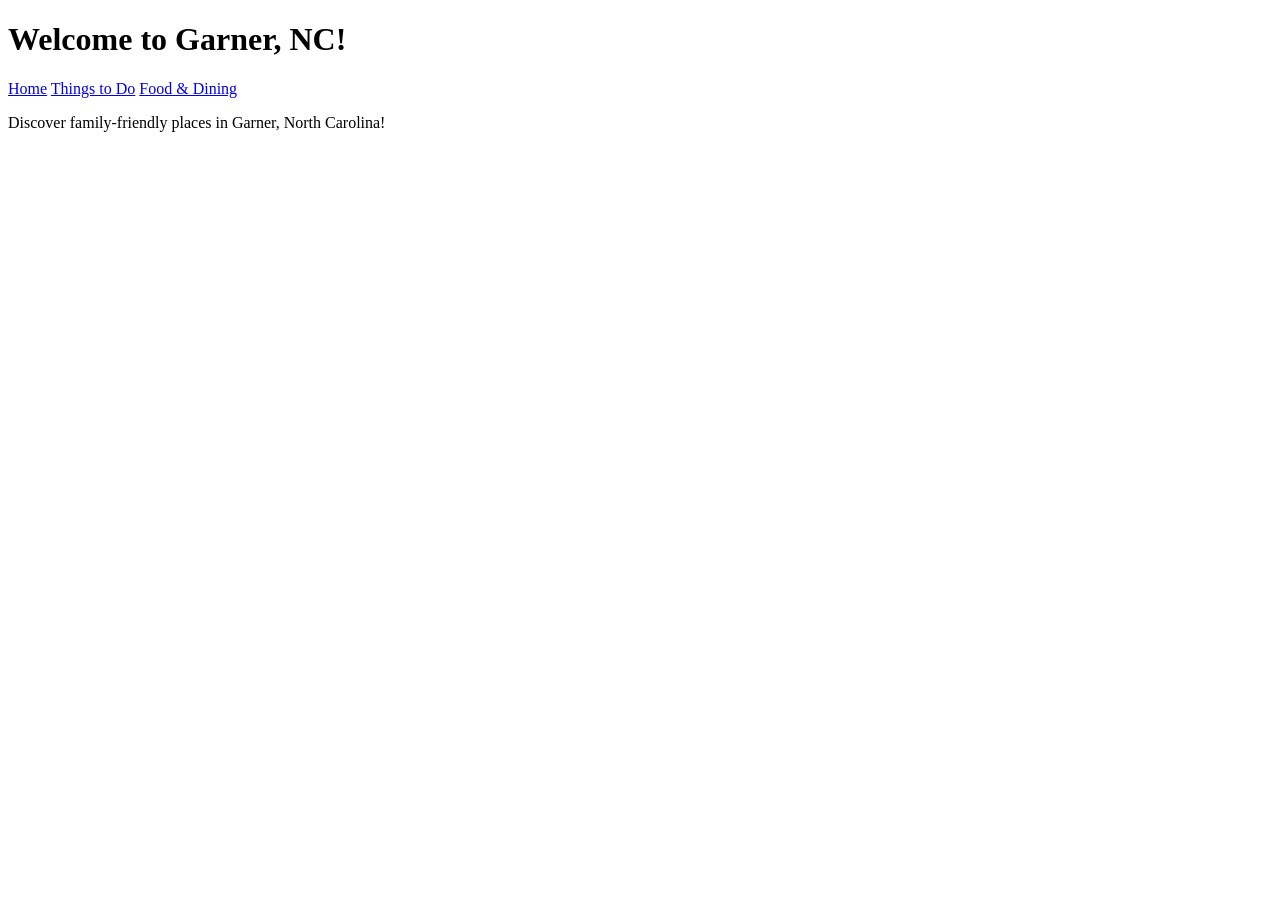
==== index.html @ fbdea0cb "Add initial index.html for Garner Family Guide" ====
<!DOCTYPE html>
<html lang="en">
<head>
    <meta charset="UTF-8">
    <meta name="viewport" content="width=device-width, initial-scale=1.0">
    <title>Garner Family Guide</title>
</head>
<body>
    <h1>Welcome to Garner, NC!</h1>
    <nav>
        <a href="index.html">Home</a>
        <a href="things-to-do.html">Things to Do</a>
        <a href="food.html">Food & Dining</a>
    </nav>
    <p>Discover family-friendly places in Garner, North Carolina!</p>
</body>
</html>
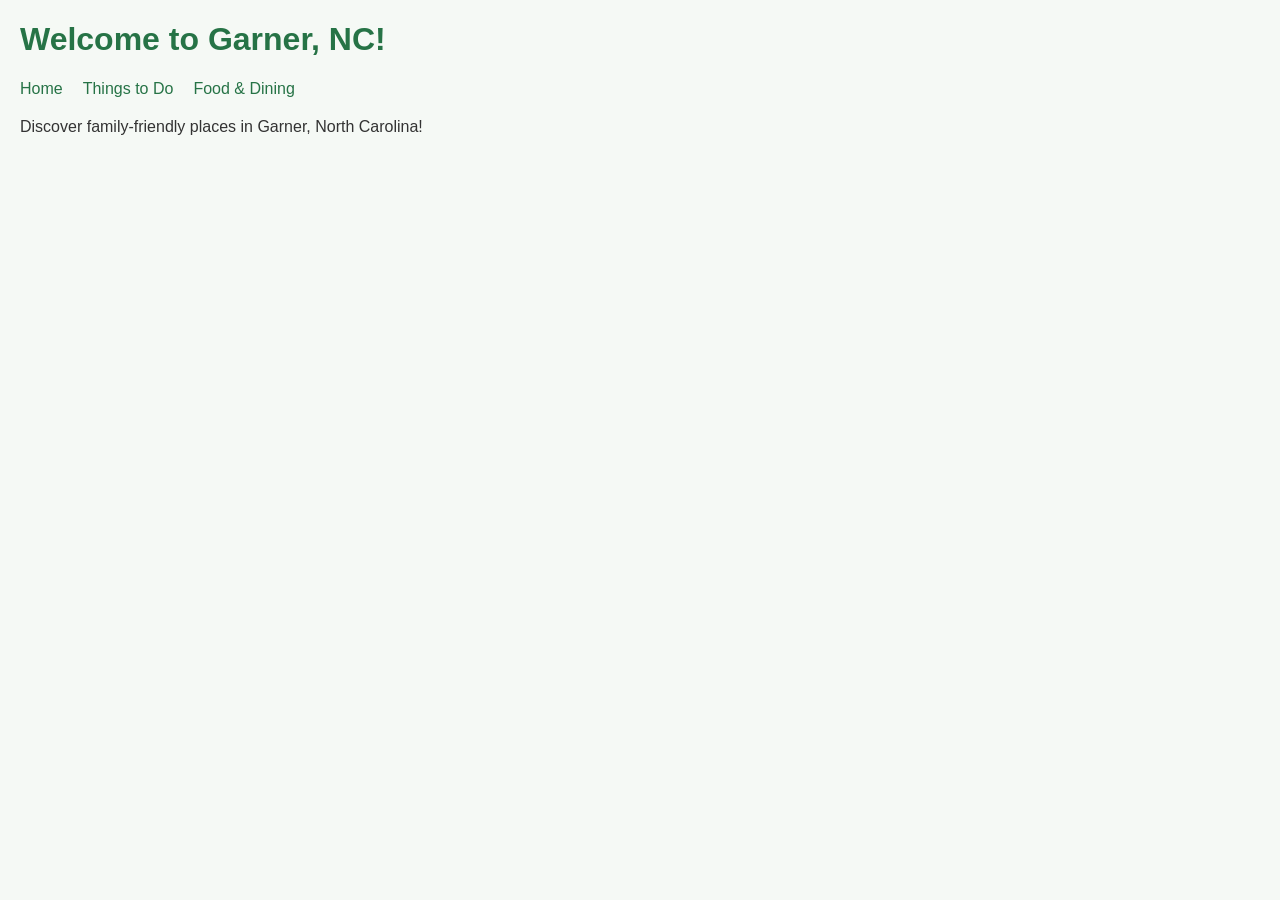
==== commit 1bd93033: "Add stylesheet link to index.html" ====
--- a/index.html
+++ b/index.html
@@ -4,6 +4,7 @@
     <meta charset="UTF-8">
     <meta name="viewport" content="width=device-width, initial-scale=1.0">
     <title>Garner Family Guide</title>
+<link rel="stylesheet" href="styles.css">
 </head>
 <body>
     <h1>Welcome to Garner, NC!</h1>
--- a/styles.css
+++ b/styles.css
@@ -0,0 +1,26 @@
+
+body {
+    font-family: Arial, sans-serif;
+    margin: 20px;
+    background-color: #f5f9f5;
+    color: #333;
+}
+
+h1 {
+    color: #267346;
+}
+
+nav {
+    display: flex;
+    gap: 20px;
+    margin: 20px 0;
+}
+
+nav a {
+    color: #267346;
+    text-decoration: none;
+}
+
+nav a:hover {
+    text-decoration: underline;
+}
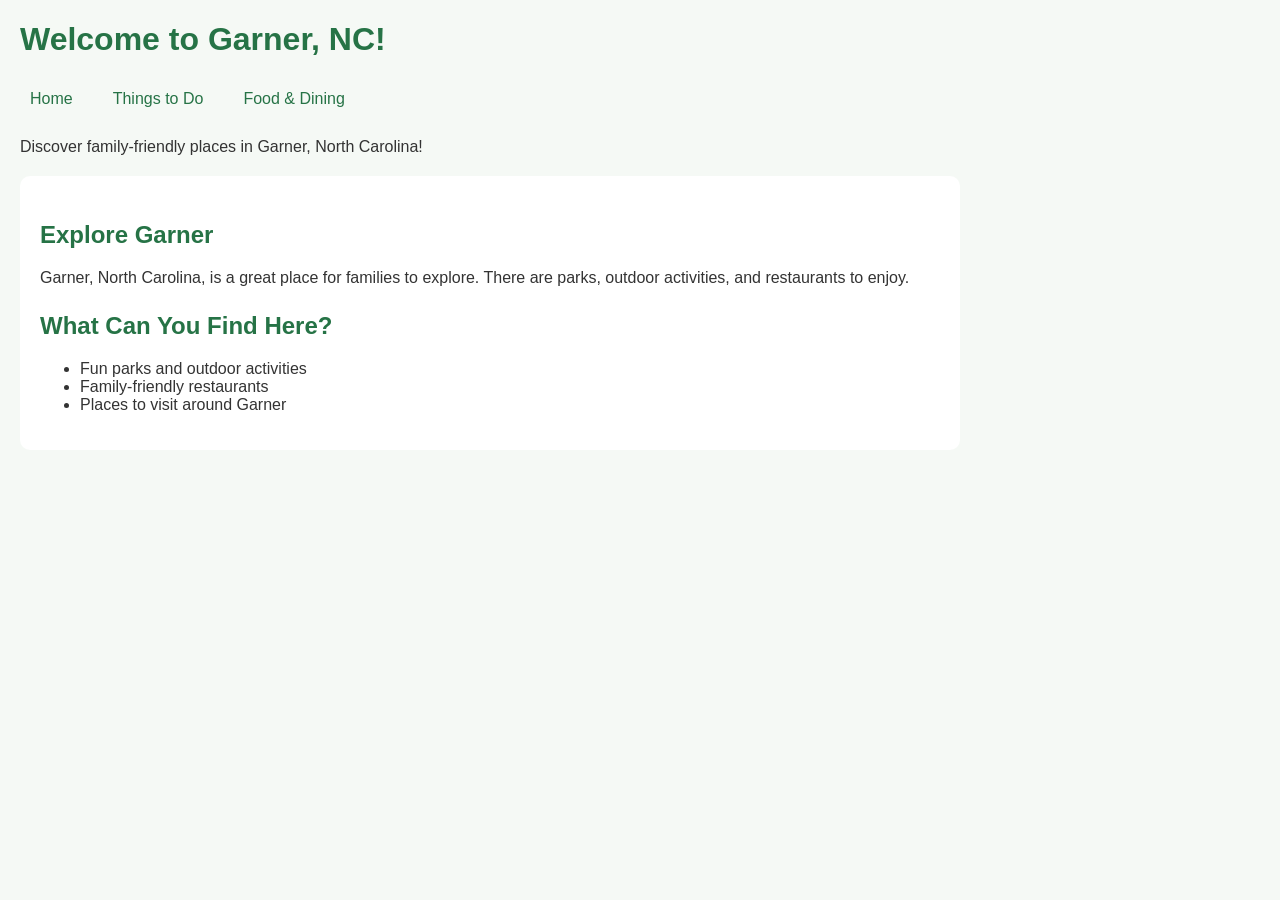
==== commit d504007d: "Update homepage and responsive CSS stylingD" ====
--- a/index.html
+++ b/index.html
@@ -14,6 +14,22 @@
         <a href="food.html">Food & Dining</a>
     </nav>
     <p>Discover family-friendly places in Garner, North Carolina!</p>
+    <section>
+  <h2>Explore Garner</h2>
+  <p>
+    Garner, North Carolina, is a great place for
+    families to explore. There are parks, outdoor
+    activities, and restaurants to enjoy.
+  </p>
+
+  <h2>What Can You Find Here?</h2>
+  <ul>
+    <li>Fun parks and outdoor activities</li>
+    <li>Family-friendly restaurants</li>
+    <li>Places to visit around Garner</li>
+  </ul>
+</section>
 </body>
+
 </html>
 
--- a/styles.css
+++ b/styles.css
@@ -24,3 +24,46 @@
 nav a:hover {
     text-decoration: underline;
 }
+
+/* Page headings */
+h2 {
+  color: #267346;
+  margin-top: 25px;
+}
+
+/* Main content sections */
+section {
+  background-color: white;
+  padding: 20px;
+  margin-top: 20px;
+  border-radius: 10px;
+  max-width: 900px;
+}
+
+/* Images */
+img {
+  max-width: 100%;
+  height: auto;
+  border-radius: 10px;
+}
+
+/* Navigation links */
+nav a {
+  padding: 10px;
+}
+
+/* Mobile screen adjustments */
+@media (max-width: 600px) {
+  body {
+    margin: 10px;
+  }
+
+  nav {
+    flex-direction: column;
+    gap: 10px;
+  }
+
+  section {
+    padding: 15px;
+  }
+}
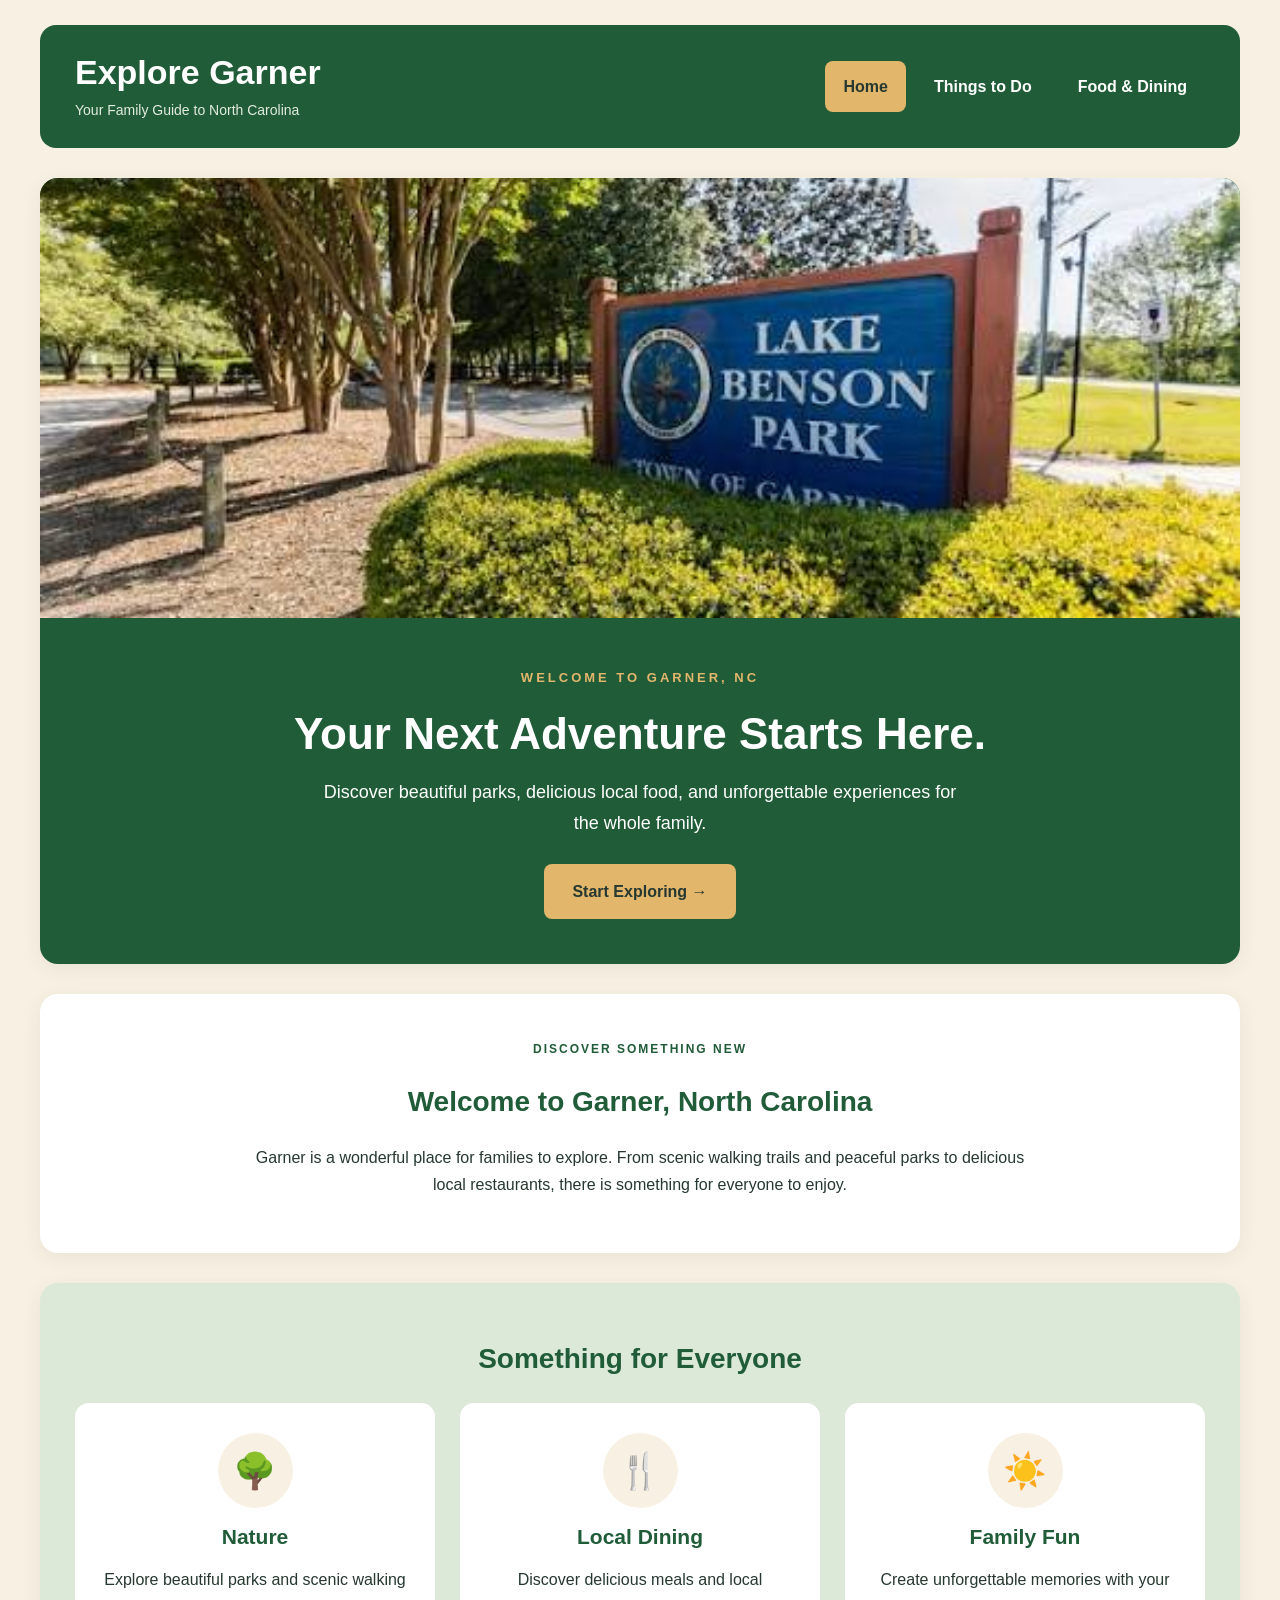
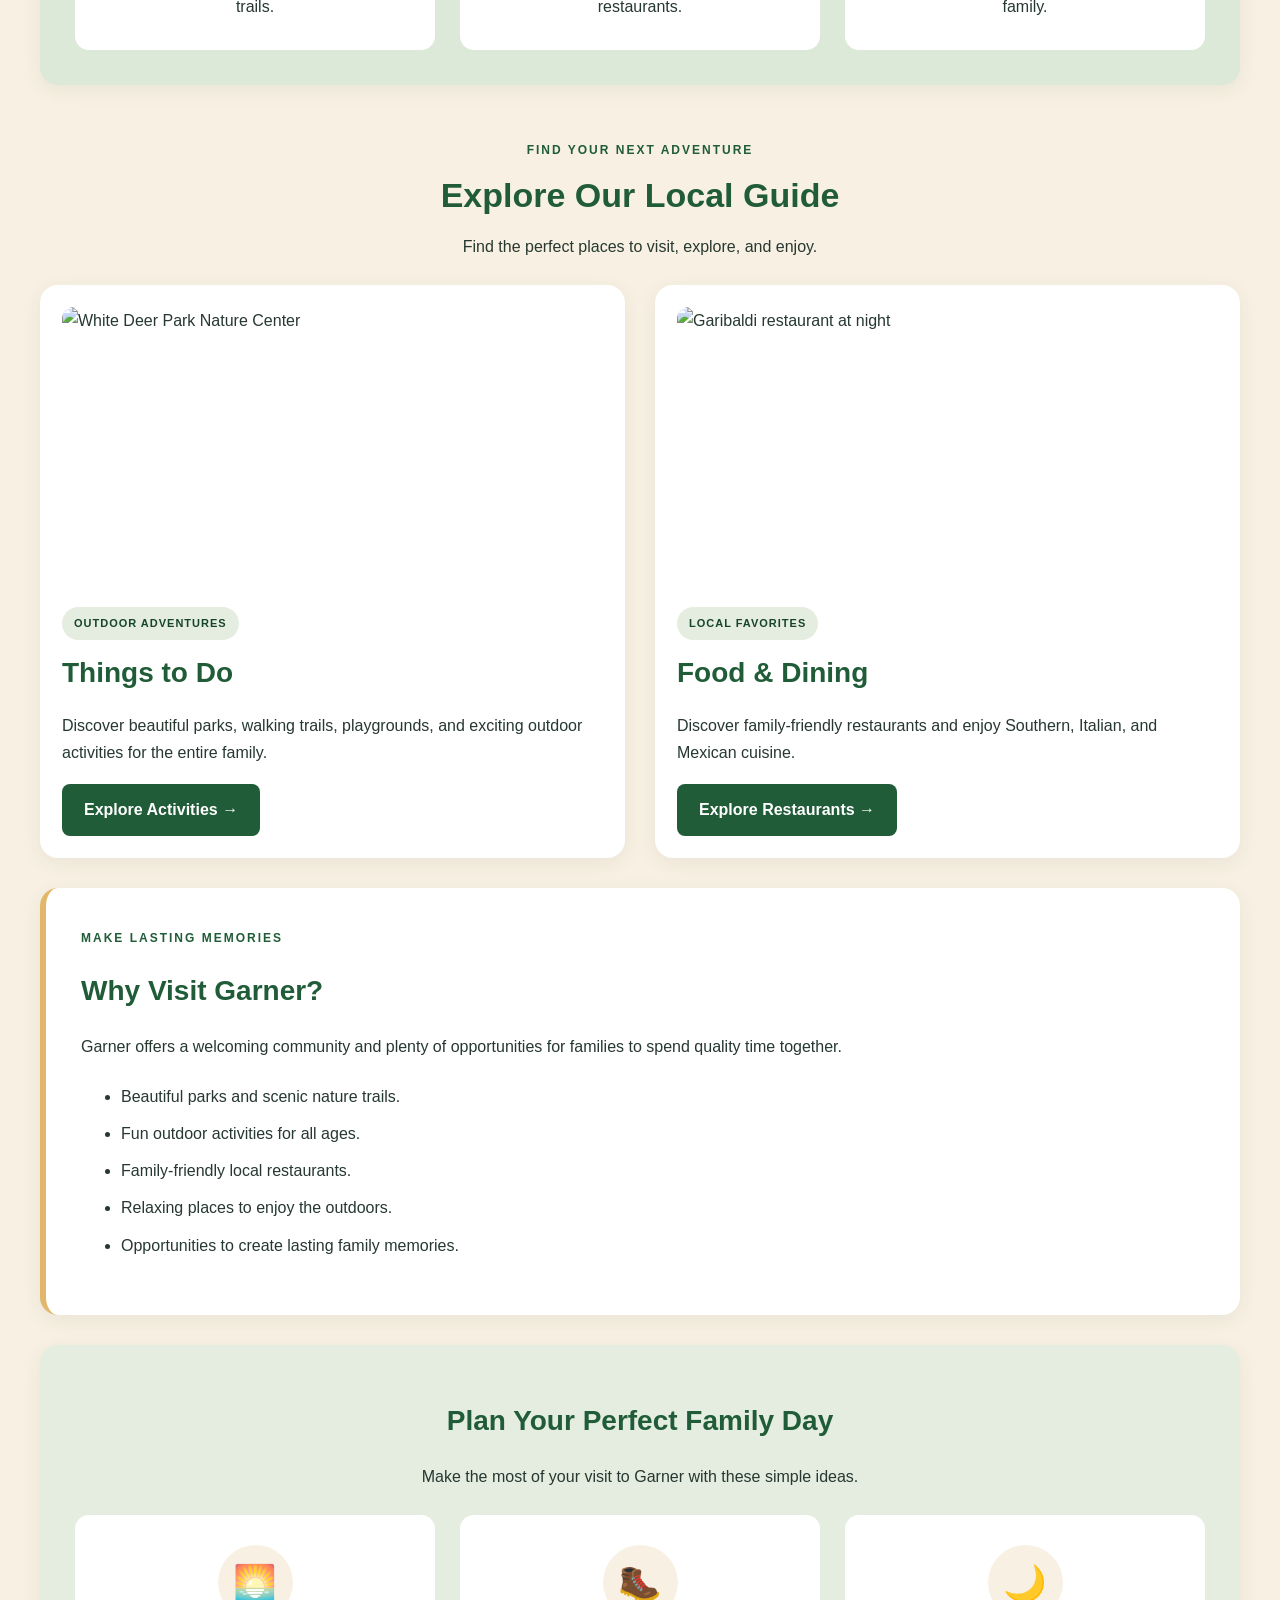
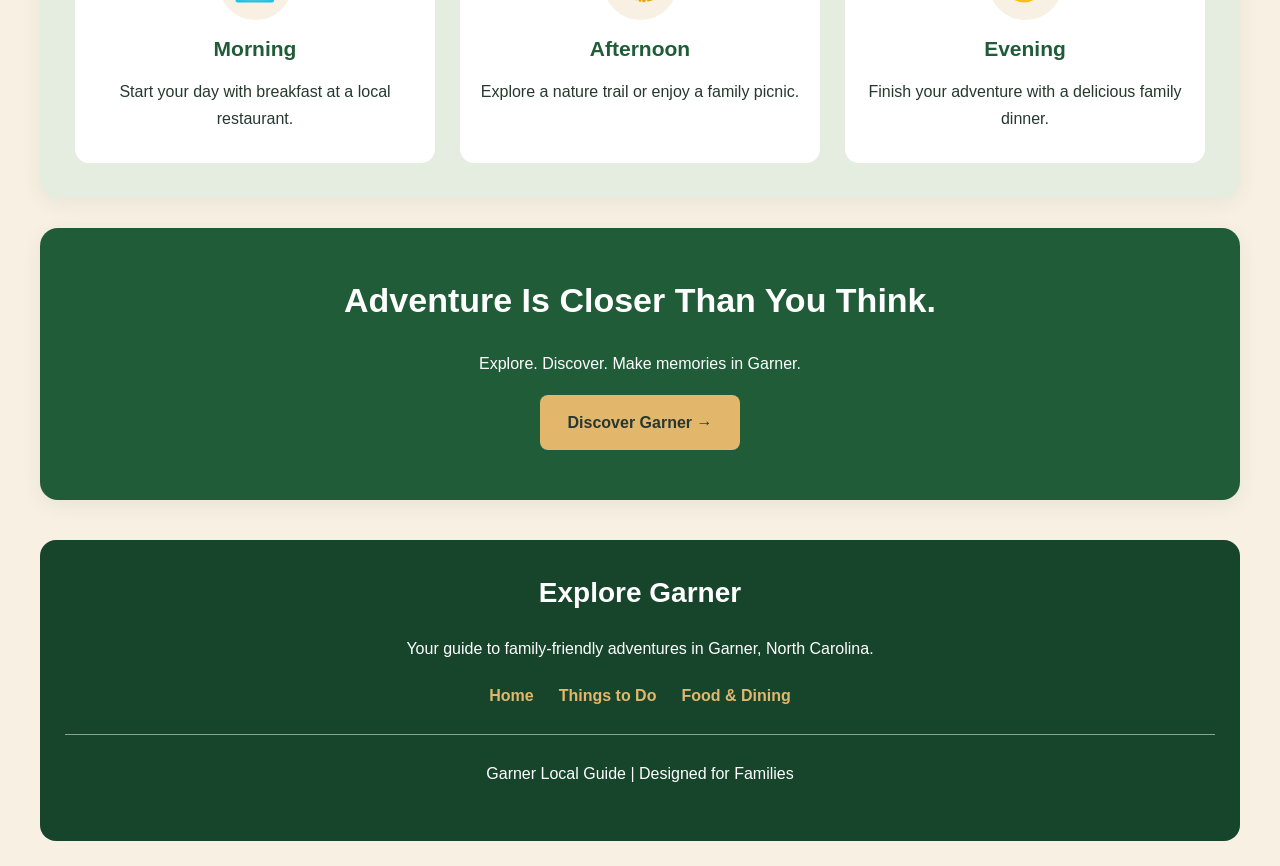
==== commit 65750016: "Add files via upload" ====
--- a/index.html
+++ b/index.html
@@ -1,35 +1,233 @@
+
 <!DOCTYPE html>
 <html lang="en">
 <head>
     <meta charset="UTF-8">
     <meta name="viewport" content="width=device-width, initial-scale=1.0">
-    <title>Garner Family Guide</title>
-<link rel="stylesheet" href="styles.css">
+    <title>Explore Garner | Family Local Guide</title>
+    <link rel="stylesheet" href="styles.css">
 </head>
 <body>
-    <h1>Welcome to Garner, NC!</h1>
-    <nav>
-        <a href="index.html">Home</a>
-        <a href="things-to-do.html">Things to Do</a>
-        <a href="food.html">Food & Dining</a>
-    </nav>
-    <p>Discover family-friendly places in Garner, North Carolina!</p>
-    <section>
-  <h2>Explore Garner</h2>
-  <p>
-    Garner, North Carolina, is a great place for
-    families to explore. There are parks, outdoor
-    activities, and restaurants to enjoy.
-  </p>
-
-  <h2>What Can You Find Here?</h2>
-  <ul>
-    <li>Fun parks and outdoor activities</li>
-    <li>Family-friendly restaurants</li>
-    <li>Places to visit around Garner</li>
-  </ul>
-</section>
+
+    <!-- Website Header -->
+    <header class="site-header">
+
+        <div class="brand">
+            <h1>Explore Garner</h1>
+            <p>Your Family Guide to North Carolina</p>
+        </div>
+
+        <nav aria-label="Main navigation">
+            <a href="index.html" class="active" aria-current="page">Home</a>
+            <a href="things-to-do.html">Things to Do</a>
+            <a href="food.html">Food &amp; Dining</a>
+        </nav>
+
+    </header>
+
+    <main>
+
+        <!-- Hero Banner -->
+        <section class="hero">
+
+            <img src="lake benson.jpg" alt="Entrance sign at Lake Benson Park">
+
+            <div class="hero-content">
+
+                <span class="hero-label">WELCOME TO GARNER, NC</span>
+
+                <h2>Your Next Adventure Starts Here.</h2>
+
+                <p>Discover beautiful parks, delicious local food,
+                    and unforgettable experiences for the whole family.</p>
+
+                <a class="gold-button" href="things-to-do.html">
+                    Start Exploring &rarr;
+                </a>
+
+            </div>
+
+        </section>
+
+        <!-- Introduction -->
+        <section class="welcome-section">
+
+            <span class="section-label">DISCOVER SOMETHING NEW</span>
+
+            <h2>Welcome to Garner, North Carolina</h2>
+
+            <p>Garner is a wonderful place for families to explore.
+                From scenic walking trails and peaceful parks to
+                delicious local restaurants, there is something
+                for everyone to enjoy.</p>
+
+        </section>
+
+        <!-- Categories -->
+        <section class="categories">
+
+            <h2>Something for Everyone</h2>
+
+            <div class="category-grid">
+
+                <div class="category-card">
+                    <span class="category-icon" aria-hidden="true">🌳</span>
+                    <h3>Nature</h3>
+                    <p>Explore beautiful parks and scenic walking trails.</p>
+                </div>
+
+                <div class="category-card">
+                    <span class="category-icon" aria-hidden="true">🍴</span>
+                    <h3>Local Dining</h3>
+                    <p>Discover delicious meals and local restaurants.</p>
+                </div>
+
+                <div class="category-card">
+                    <span class="category-icon" aria-hidden="true">☀️</span>
+                    <h3>Family Fun</h3>
+                    <p>Create unforgettable memories with your family.</p>
+                </div>
+
+            </div>
+
+        </section>
+
+        <!-- Featured Destinations -->
+        <div class="section-heading">
+
+            <span class="section-label">FIND YOUR NEXT ADVENTURE</span>
+
+            <h2>Explore Our Local Guide</h2>
+
+            <p>Find the perfect places to visit, explore, and enjoy.</p>
+
+        </div>
+
+        <div class="home-grid">
+
+            <section class="home-card">
+
+                <img src="nature-center.jpg"
+                    alt="White Deer Park Nature Center">
+
+                <span class="card-label">OUTDOOR ADVENTURES</span>
+
+                <h2>Things to Do</h2>
+
+                <p>Discover beautiful parks, walking trails,
+                    playgrounds, and exciting outdoor activities
+                    for the entire family.</p>
+
+                <a class="explore-button" href="things-to-do.html">
+                    Explore Activities &rarr;
+                </a>
+
+            </section>
+
+            <section class="home-card">
+
+                <img src="garibaldi-night.jpg"
+                    alt="Garibaldi restaurant at night">
+
+                <span class="card-label">LOCAL FAVORITES</span>
+
+                <h2>Food &amp; Dining</h2>
+
+                <p>Discover family-friendly restaurants and enjoy
+                    Southern, Italian, and Mexican cuisine.</p>
+
+                <a class="explore-button" href="food.html">
+                    Explore Restaurants &rarr;
+                </a>
+
+            </section>
+
+        </div>
+
+        <!-- Why Visit Garner -->
+        <section class="why-visit">
+
+            <span class="section-label">MAKE LASTING MEMORIES</span>
+
+            <h2>Why Visit Garner?</h2>
+
+            <p>Garner offers a welcoming community and plenty of
+                opportunities for families to spend quality time together.</p>
+
+            <ul>
+                <li>Beautiful parks and scenic nature trails.</li>
+                <li>Fun outdoor activities for all ages.</li>
+                <li>Family-friendly local restaurants.</li>
+                <li>Relaxing places to enjoy the outdoors.</li>
+                <li>Opportunities to create lasting family memories.</li>
+            </ul>
+
+        </section>
+
+        <!-- Plan Your Visit -->
+        <section class="visit-section">
+
+            <h2>Plan Your Perfect Family Day</h2>
+
+            <p>Make the most of your visit to Garner with these simple ideas.</p>
+
+            <div class="category-grid">
+
+                <div class="category-card">
+                    <span class="category-icon" aria-hidden="true">🌅</span>
+                    <h3>Morning</h3>
+                    <p>Start your day with breakfast at a local restaurant.</p>
+                </div>
+
+                <div class="category-card">
+                    <span class="category-icon" aria-hidden="true">🥾</span>
+                    <h3>Afternoon</h3>
+                    <p>Explore a nature trail or enjoy a family picnic.</p>
+                </div>
+
+                <div class="category-card">
+                    <span class="category-icon" aria-hidden="true">🌙</span>
+                    <h3>Evening</h3>
+                    <p>Finish your adventure with a delicious family dinner.</p>
+                </div>
+
+            </div>
+
+        </section>
+
+        <!-- Closing Banner -->
+        <section class="closing-banner">
+
+            <h2>Adventure Is Closer Than You Think.</h2>
+
+            <p>Explore. Discover. Make memories in Garner.</p>
+
+            <a class="gold-button" href="things-to-do.html">
+                Discover Garner &rarr;
+            </a>
+
+        </section>
+
+    </main>
+
+    <!-- Footer -->
+    <footer class="site-footer">
+
+        <h2>Explore Garner</h2>
+
+        <p>Your guide to family-friendly adventures in Garner, North Carolina.</p>
+
+        <div class="footer-links">
+            <a href="index.html">Home</a>
+            <a href="things-to-do.html">Things to Do</a>
+            <a href="food.html">Food &amp; Dining</a>
+        </div>
+
+        <hr>
+
+        <p>Garner Local Guide | Designed for Families</p>
+
+    </footer>
+
 </body>
-
 </html>
-
--- a/styles.css
+++ b/styles.css
@@ -1,69 +1,741 @@
+
+/* Color palette */
+:root {
+    --forest: #205c38;
+    --dark-green: #17452b;
+    --sage: #86a789;
+    --cream: #f8f1e3;
+    --gold: #e2b66b;
+    --charcoal: #263830;
+    --white: #ffffff;
+}
+
+/* General styling */
+* {
+    box-sizing: border-box;
+}
+
+html {
+    scroll-behavior: smooth;
+}
 
 body {
     font-family: Arial, sans-serif;
-    margin: 20px;
-    background-color: #f5f9f5;
-    color: #333;
+    background-color: var(--cream);
+    color: var(--charcoal);
+    margin: 0 auto;
+    max-width: 1400px;
+    padding: 25px 40px;
+    font-size: 16px;
+    line-height: 1.7;
+}
+
+h1, h2, h3 {
+    color: var(--forest);
+    line-height: 1.3;
 }
 
 h1 {
-    color: #267346;
-}
-
+    font-size: 36px;
+}
+
+h2 {
+    font-size: 28px;
+}
+
+h3 {
+    font-size: 21px;
+}
+
+p {
+    margin-bottom: 18px;
+}
+
+img {
+    display: block;
+    max-width: 100%;
+    height: auto;
+    border-radius: 12px;
+}
+
+/* Website header */
+.site-header {
+    display: flex;
+    justify-content: space-between;
+    align-items: center;
+    gap: 25px;
+    background-color: var(--forest);
+    padding: 25px 35px;
+    border-radius: 16px;
+    margin-bottom: 25px;
+}
+
+.brand h1 {
+    color: white;
+    margin: 0;
+    font-size: 34px;
+}
+
+.brand p {
+    color: #e2ebdf;
+    margin: 5px 0 0;
+    font-size: 14px;
+}
+
+/* Navigation */
 nav {
     display: flex;
-    gap: 20px;
+    flex-wrap: wrap;
+    align-items: center;
+    gap: 10px;
+    background-color: var(--forest);
+    padding: 15px;
+    border-radius: 12px;
+    margin-bottom: 25px;
+}
+
+.site-header nav {
+    padding: 0;
+    margin: 0;
+}
+
+nav a {
+    color: white;
+    text-decoration: none;
+    font-weight: bold;
+    padding: 12px 18px;
+    border-radius: 8px;
+    transition: background-color 0.25s;
+}
+
+nav a:hover,
+nav a.active {
+    background-color: var(--gold);
+    color: var(--charcoal);
+}
+
+/* General sections */
+section {
+    background-color: white;
+    padding: 35px;
+    margin: 30px 0;
+    border-radius: 18px;
+    box-shadow: 0 5px 20px rgba(38, 56, 48, 0.07);
+}
+
+/* Hero banner */
+.hero {
+    padding: 0;
+    overflow: hidden;
+    background-color: var(--forest);
+}
+
+.hero img {
+    width: 100%;
+    height: 440px;
+    object-fit: cover;
+    border-radius: 0;
+}
+
+.hero-content {
+    padding: 45px 30px;
+    text-align: center;
+    color: white;
+}
+
+.hero-content h2 {
+    color: white;
+    font-size: 44px;
+    margin: 15px 0;
+}
+
+.hero-content p {
+    max-width: 650px;
+    margin: 15px auto 25px;
+    font-size: 18px;
+}
+
+.hero-label {
+    color: var(--gold);
+    font-size: 13px;
+    font-weight: bold;
+    letter-spacing: 3px;
+}
+
+/* Gold buttons */
+.gold-button {
+    display: inline-block;
+    background-color: var(--gold);
+    color: var(--charcoal);
+    padding: 14px 28px;
+    border-radius: 8px;
+    text-decoration: none;
+    font-weight: bold;
+    transition: background-color 0.25s, transform 0.25s;
+}
+
+.gold-button:hover {
+    background-color: #f0cd91;
+    transform: translateY(-3px);
+}
+
+/* Section labels */
+.section-label {
+    display: inline-block;
+    color: var(--forest);
+    font-size: 12px;
+    font-weight: bold;
+    letter-spacing: 2px;
+}
+
+.section-heading {
+    text-align: center;
+    margin: 50px 0 25px;
+}
+
+.section-heading h2 {
+    font-size: 34px;
+    margin: 10px 0;
+}
+
+/* Welcome section */
+.welcome-section {
+    text-align: center;
+    padding: 40px;
+}
+
+.welcome-section p {
+    max-width: 800px;
+    margin: 15px auto;
+}
+
+/* Category sections */
+.categories {
+    background-color: #dce8d8;
+    text-align: center;
+}
+
+.category-grid {
+    display: grid;
+    grid-template-columns: repeat(3, minmax(0, 1fr));
+    gap: 25px;
+    margin-top: 25px;
+}
+
+.category-card {
+    background-color: white;
+    padding: 30px 20px;
+    border-radius: 14px;
+    text-align: center;
+    transition: transform 0.25s, box-shadow 0.25s;
+}
+
+.category-card:hover {
+    transform: translateY(-5px);
+    box-shadow: 0 8px 20px rgba(0, 0, 0, 0.08);
+}
+
+.category-icon {
+    display: inline-flex;
+    justify-content: center;
+    align-items: center;
+    width: 75px;
+    height: 75px;
+    background-color: var(--cream);
+    border-radius: 50%;
+    font-size: 35px;
+}
+
+.category-card h3 {
+    margin: 15px 0 8px;
+}
+
+.category-card p {
+    margin-bottom: 0;
+}
+
+/* Homepage destination cards */
+.home-grid {
+    display: grid;
+    grid-template-columns: repeat(2, minmax(0, 1fr));
+    gap: 30px;
+}
+
+.home-grid .home-card {
+    display: flex;
+    flex-direction: column;
+    margin: 0;
+    padding: 22px;
+    width: 100%;
+    max-width: none;
+    border-radius: 18px;
+    transition: transform 0.25s, box-shadow 0.25s;
+}
+
+.home-card:hover {
+    transform: translateY(-5px);
+    box-shadow: 0 10px 25px rgba(0, 0, 0, 0.12);
+}
+
+.home-card img {
+    width: 100%;
+    height: 280px;
+    object-fit: cover;
+}
+
+.card-label {
+    align-self: flex-start;
+    display: inline-block;
+    background-color: #e4eddf;
+    color: var(--dark-green);
+    padding: 7px 12px;
+    border-radius: 20px;
+    font-size: 11px;
+    font-weight: bold;
+    letter-spacing: 1px;
+    margin-top: 20px;
+}
+
+.home-card h2 {
+    margin: 15px 0 5px;
+}
+
+.home-card p {
+    flex-grow: 1;
+}
+
+.explore-button {
+    display: inline-block;
+    align-self: flex-start;
+    background-color: var(--forest);
+    color: white;
+    padding: 12px 22px;
+    border-radius: 8px;
+    text-decoration: none;
+    font-weight: bold;
+    transition: background-color 0.25s;
+}
+
+.explore-button:hover {
+    background-color: var(--dark-green);
+}
+
+/* Why visit Garner */
+.why-visit {
+    border-left: 6px solid var(--gold);
+}
+
+.why-visit li {
+    padding: 5px 0;
+}
+
+/* Plan your visit */
+.visit-section {
+    background-color: #e4eddf;
+    text-align: center;
+}
+
+/* Closing banner */
+.closing-banner {
+    text-align: center;
+    background-color: var(--forest);
+    color: white;
+    padding: 50px 25px;
+}
+
+.closing-banner h2 {
+    color: white;
+    font-size: 34px;
+    margin-top: 0;
+}
+
+/* Parks and restaurants */
+.park-info {
+    display: flow-root;
+    background-color: white;
+    padding: 30px;
+    margin: 30px 0;
+    border-radius: 18px;
+    border-top: 5px solid var(--sage);
+    box-shadow: 0 5px 20px rgba(0, 0, 0, 0.07);
+}
+
+.park-info h2 {
+    margin-top: 0;
+    font-size: 28px;
+}
+
+.park-info img {
+    float: left;
+    width: 42%;
+    height: 320px;
+    object-fit: cover;
+    margin: 0 30px 20px 0;
+}
+
+.park-info ul {
+    padding-left: 25px;
+    list-style-position: inside;
+}
+
+.park-info li {
+    margin-bottom: 8px;
+}
+
+/* Links and accessibility */
+a {
+    color: var(--forest);
+}
+
+a:focus-visible {
+    outline: 3px solid #17452b;
+    outline-offset: 4px;
+}
+
+nav a:focus-visible,
+footer a:focus-visible,
+.closing-banner a:focus-visible,
+.hero-content a:focus-visible {
+    outline-color: white;
+}
+
+/* Footer */
+footer {
+    background-color: var(--dark-green);
+    color: white;
+    text-align: center;
+    padding: 35px 25px;
+    border-radius: 16px;
+    margin-top: 40px;
+}
+
+footer h2 {
+    color: white;
+    margin-top: 0;
+}
+
+.footer-links {
+    display: flex;
+    flex-wrap: wrap;
+    justify-content: center;
+    gap: 25px;
     margin: 20px 0;
 }
 
-nav a {
-    color: #267346;
+.footer-links a {
+    color: var(--gold);
+    font-weight: bold;
     text-decoration: none;
 }
 
-nav a:hover {
+.footer-links a:hover {
     text-decoration: underline;
 }
 
-/* Page headings */
-h2 {
-  color: #267346;
-  margin-top: 25px;
-}
-
-/* Main content sections */
-section {
-  background-color: white;
-  padding: 20px;
-  margin-top: 20px;
-  border-radius: 10px;
-  max-width: 900px;
-}
-
-/* Images */
-img {
-  max-width: 100%;
-  height: auto;
-  border-radius: 10px;
-}
-
-/* Navigation links */
-nav a {
-  padding: 10px;
-}
-
-/* Mobile screen adjustments */
+footer hr {
+    border: 0;
+    border-top: 1px solid var(--sage);
+    margin: 25px 0;
+}
+
+/* Tablet layout */
+@media (max-width: 1000px) {
+    body {
+        padding: 25px;
+    }
+
+    .site-header {
+        flex-direction: column;
+        text-align: center;
+    }
+
+    .hero img {
+        height: 350px;
+    }
+
+    .hero-content h2 {
+        font-size: 36px;
+    }
+
+    .category-grid {
+        gap: 15px;
+    }
+
+    .home-card img {
+        height: 220px;
+    }
+}
+
+/* Mobile layout */
 @media (max-width: 600px) {
-  body {
-    margin: 10px;
-  }
-
-  nav {
-    flex-direction: column;
-    gap: 10px;
-  }
-
-  section {
-    padding: 15px;
-  }
-}
+    body {
+        padding: 12px;
+    }
+
+    h1 {
+        font-size: 28px;
+    }
+
+    h2 {
+        font-size: 24px;
+    }
+
+    .site-header {
+        padding: 22px 12px;
+        gap: 18px;
+    }
+
+    .brand h1 {
+        font-size: 30px;
+    }
+
+    .brand p {
+        font-size: 12px;
+    }
+
+    nav {
+        width: 100%;
+        justify-content: center;
+        gap: 4px;
+        padding: 8px;
+    }
+
+    nav a {
+        font-size: 13px;
+        padding: 12px 8px;
+    }
+
+    section {
+        padding: 22px;
+        margin: 20px 0;
+    }
+
+    .hero {
+        padding: 0;
+    }
+
+    .hero img {
+        height: 240px;
+    }
+
+    .hero-content {
+        padding: 30px 18px;
+    }
+
+    .hero-content h2 {
+        font-size: 30px;
+    }
+
+    .hero-content p {
+        font-size: 16px;
+    }
+
+    .hero-label {
+        font-size: 10px;
+        letter-spacing: 2px;
+    }
+
+    .welcome-section {
+        padding: 25px 20px;
+    }
+
+    .category-grid,
+    .home-grid {
+        grid-template-columns: 1fr;
+        gap: 20px;
+    }
+
+    .category-card {
+        padding: 25px 15px;
+    }
+
+    .home-card img {
+        height: 230px;
+    }
+
+    .home-grid .home-card {
+        padding: 18px;
+    }
+
+    .section-heading h2 {
+        font-size: 28px;
+    }
+
+    .explore-button {
+        align-self: stretch;
+        text-align: center;
+    }
+
+    .park-info {
+        padding: 20px;
+    }
+
+    .park-info img {
+        float: none;
+        width: 100%;
+        height: 240px;
+        margin: 0 0 20px;
+    }
+
+    .closing-banner h2 {
+        font-size: 27px;
+    }
+
+    footer {
+        padding: 25px 15px;
+        font-size: 14px;
+    }
+
+    .footer-links {
+        gap: 15px;
+    }
+}
+
+/* Respect reduced motion preferences */
+@media (prefers-reduced-motion: reduce) {
+    html {
+        scroll-behavior: auto;
+    }
+
+    * {
+        transition: none !important;
+    }
+}
+
+/* Interior page banners */
+.page-banner {
+    background-color: var(--forest);
+    color: white;
+    text-align: center;
+    padding: 55px 30px;
+    border-bottom: 6px solid var(--gold);
+}
+
+.page-banner h2 {
+    color: white;
+    font-size: 40px;
+    margin: 15px 0;
+}
+
+.page-banner p {
+    max-width: 700px;
+    margin: 15px auto;
+    font-size: 18px;
+}
+
+/* Restaurant card layout */
+.dining-card {
+    display: grid;
+    grid-template-columns: minmax(0, 2fr) minmax(0, 3fr);
+    align-items: start;
+    gap: 35px;
+}
+
+.dining-card img {
+    float: none;
+    width: 100%;
+    height: 380px;
+    object-fit: cover;
+    margin: 0;
+}
+
+.location-content {
+    min-width: 0;
+}
+
+.location-content h2 {
+    margin: 15px 0;
+}
+
+.location-content .card-label {
+    margin-top: 0;
+}
+
+/* Restaurant cuisine colors */
+.southern-label {
+    background-color: #f4dfb6;
+    color: #76501c;
+}
+
+.italian-label {
+    background-color: #dce8d8;
+    color: #205c38;
+}
+
+.mexican-label {
+    background-color: #f5d8c8;
+    color: #8f3921;
+}
+
+/* Restaurant information */
+.location-details {
+    background-color: #f8f1e3;
+    padding: 20px;
+    border-radius: 12px;
+    margin: 20px 0;
+    border-left: 4px solid var(--gold);
+}
+
+.location-details p {
+    margin: 0 0 15px;
+}
+
+.location-details p:last-child {
+    margin-bottom: 0;
+}
+
+/* Restaurant buttons */
+.location-buttons {
+    display: flex;
+    flex-wrap: wrap;
+    gap: 12px;
+}
+
+.location-buttons a {
+    padding: 12px 20px;
+    text-align: center;
+}
+
+/* Tablet adjustments */
+@media (max-width: 900px) {
+    .dining-card {
+        gap: 20px;
+    }
+
+    .dining-card img {
+        height: 300px;
+    }
+}
+
+/* Mobile adjustments */
+@media (max-width: 600px) {
+    .page-banner {
+        padding: 35px 20px;
+    }
+
+    .page-banner h2 {
+        font-size: 28px;
+    }
+
+    .page-banner p {
+        font-size: 16px;
+    }
+
+    .dining-card {
+        grid-template-columns: 1fr;
+        gap: 20px;
+    }
+
+    .dining-card img {
+        width: 100%;
+        height: 250px;
+    }
+
+    .location-buttons {
+        flex-direction: column;
+    }
+
+    .location-buttons a {
+        width: 100%;
+    }
+}
